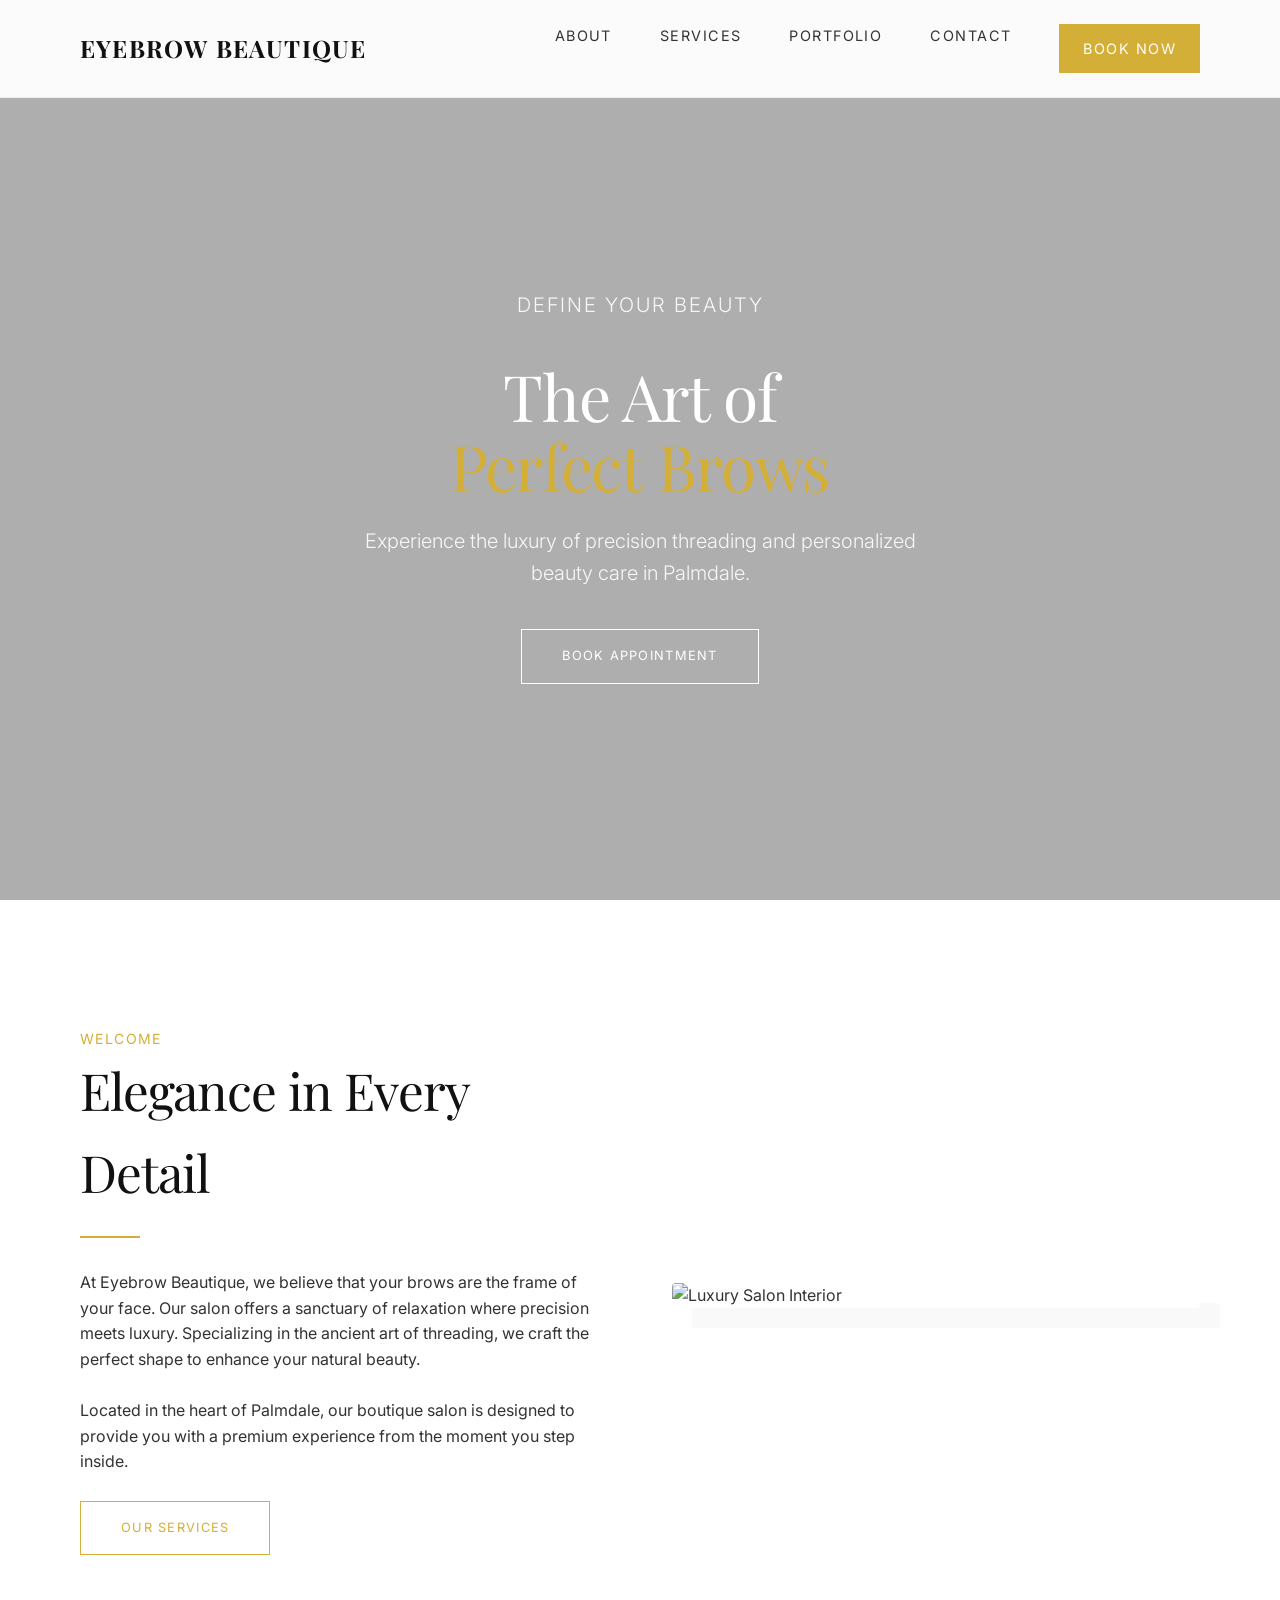
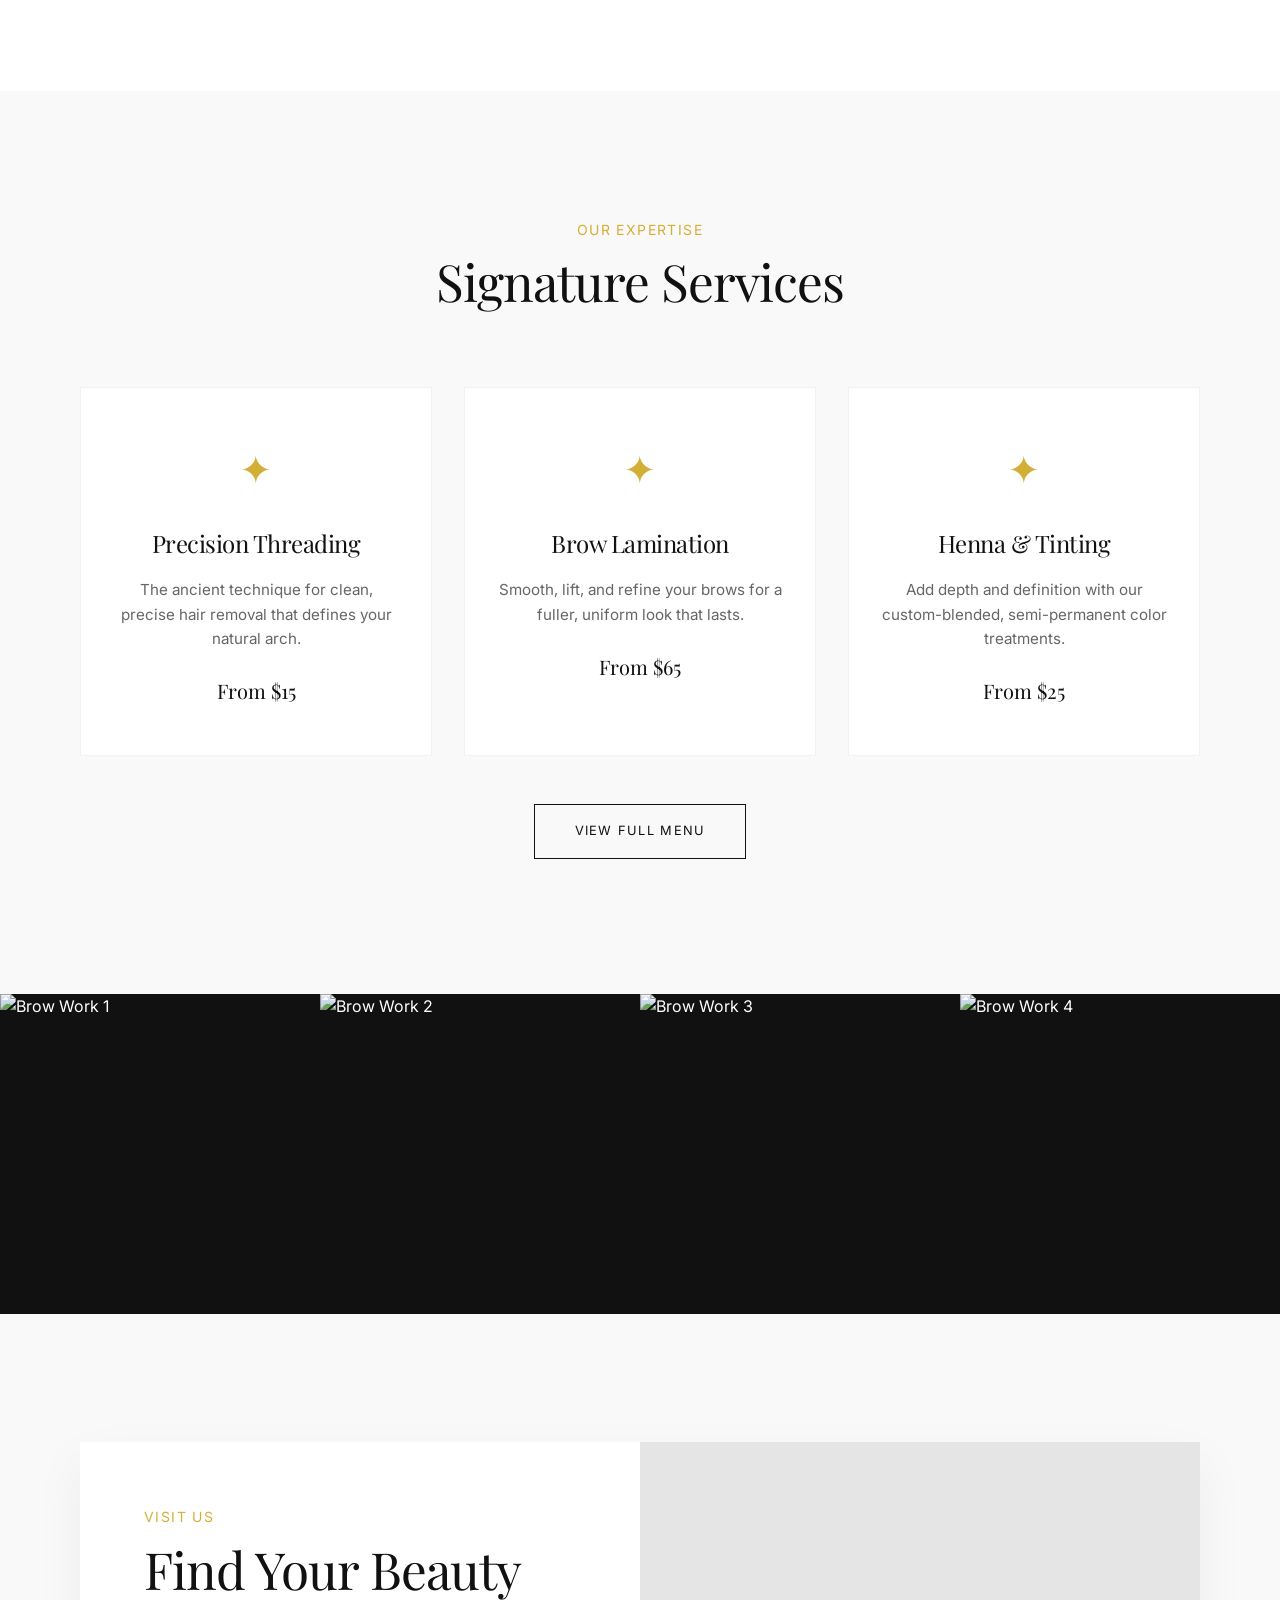
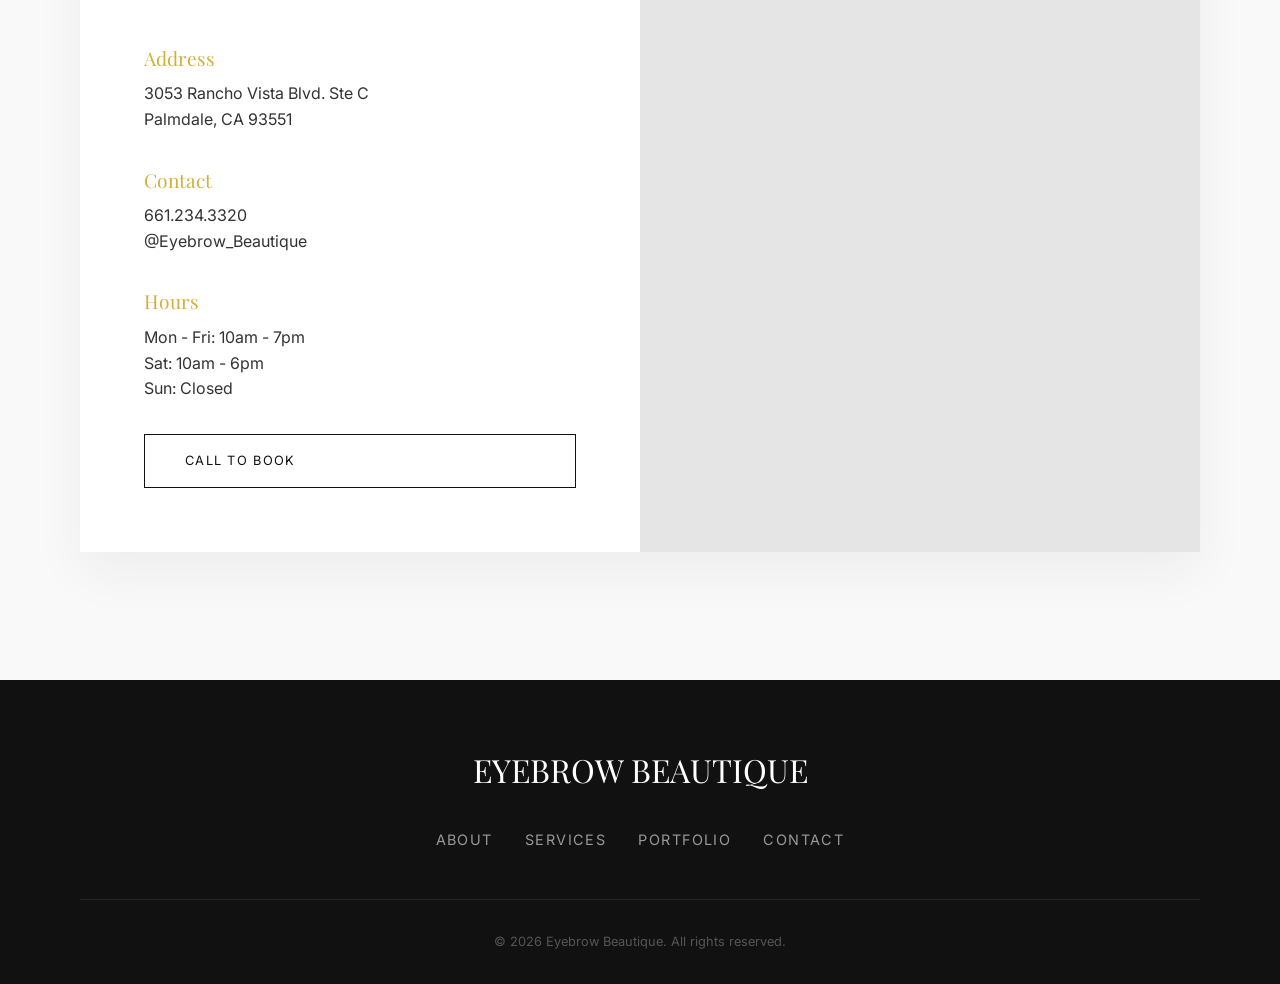
==== index.html @ 61a59acd "Initial commit: Luxury website implementation" ====
<!DOCTYPE html>
<html lang="en">

<head>
    <meta charset="UTF-8">
    <meta name="viewport" content="width=device-width, initial-scale=1.0">
    <title>Eyebrow Beautique | Luxury Threading Salon</title>

    <!-- Google Fonts -->
    <link rel="preconnect" href="https://fonts.googleapis.com">
    <link rel="preconnect" href="https://fonts.gstatic.com" crossorigin>
    <link
        href="https://fonts.googleapis.com/css2?family=Inter:wght@300;400;500&family=Playfair+Display:ital,wght@0,400;0,600;1,400&display=swap"
        rel="stylesheet">

    <!-- Styles -->
    <link rel="stylesheet" href="style.css">
</head>

<body>

    <!-- Navigation -->
    <header>
        <div class="container">
            <nav>
                <a href="#" class="logo">EYEBROW BEAUTIQUE</a>
                <div class="mobile-menu-btn" onclick="toggleMenu()">☰</div>
                <div class="nav-links">
                    <a href="#about">About</a>
                    <a href="#services">Services</a>
                    <a href="#gallery">Portfolio</a>
                    <a href="#contact">Contact</a>
                    <a href="#book" class="btn btn-gold btn-nav-book">Book Now</a>
                </div>
            </nav>
        </div>
    </header>

    <!-- Hero Section -->
    <section class="hero">
        <div class="container">
            <p class="uppercase">Define Your Beauty</p>
            <h1>The Art of <br><span class="gold-text">Perfect Brows</span></h1>
            <p>Experience the luxury of precision threading and personalized beauty care in Palmdale.</p>
            <a href="#book" class="btn">Book Appointment</a>
        </div>
    </section>

    <!-- About Section -->
    <section id="about" class="section-padding about fade-in-section">
        <div class="container">
            <div class="about-content">
                <div class="about-text">
                    <p class="uppercase gold-text">Welcome</p>
                    <h2>Elegance in Every <br>Detail</h2>
                    <p>At Eyebrow Beautique, we believe that your brows are the frame of your face. Our salon offers a
                        sanctuary of relaxation where precision meets luxury. Specializing in the ancient art of
                        threading, we craft the perfect shape to enhance your natural beauty.</p>
                    <br>
                    <p>Located in the heart of Palmdale, our boutique salon is designed to provide you with a premium
                        experience from the moment you step inside.</p>
                    <br>
                    <a href="#services" class="btn btn-gold">Our Services</a>
                </div>
                <div class="about-image">
                    <!-- Placeholder for Salon Interior -->
                    <img src="https://images.unsplash.com/photo-1560066984-138dadb4c035?q=80&w=2874&auto=format&fit=crop"
                        alt="Luxury Salon Interior">
                </div>
            </div>
        </div>
    </section>

    <!-- Services Section -->
    <section id="services" class="section-padding fade-in-section">
        <div class="container">
            <div class="text-center">
                <p class="uppercase gold-text">Our Expertise</p>
                <h2>Signature Services</h2>
            </div>

            <div class="services-grid">
                <!-- Service 1 -->
                <div class="service-card">
                    <div class="service-icon">✦</div>
                    <h3>Precision Threading</h3>
                    <p>The ancient technique for clean, precise hair removal that defines your natural arch.</p>
                    <div class="service-price">From $15</div>
                </div>

                <!-- Service 2 -->
                <div class="service-card">
                    <div class="service-icon">✦</div>
                    <h3>Brow Lamination</h3>
                    <p>Smooth, lift, and refine your brows for a fuller, uniform look that lasts.</p>
                    <div class="service-price">From $65</div>
                </div>

                <!-- Service 3 -->
                <div class="service-card">
                    <div class="service-icon">✦</div>
                    <h3>Henna & Tinting</h3>
                    <p>Add depth and definition with our custom-blended, semi-permanent color treatments.</p>
                    <div class="service-price">From $25</div>
                </div>
            </div>

            <div class="text-center" style="margin-top: 3rem;">
                <a href="#book" class="btn">View Full Menu</a>
            </div>
        </div>
    </section>

    <!-- Gallery Section -->
    <section id="gallery" class="gallery fade-in-section">
        <div class="gallery-grid">
            <div class="gallery-item">
                <img src="https://images.unsplash.com/photo-1522337660859-02fbefca4702?q=80&w=2938&auto=format&fit=crop"
                    alt="Brow Work 1">
                <div class="overlay"><span>BEFORE & AFTER</span></div>
            </div>
            <div class="gallery-item">
                <img src="https://images.unsplash.com/photo-1588510883011-855c3c0d8df3?q=80&w=2940&auto=format&fit=crop"
                    alt="Brow Work 2">
                <div class="overlay"><span>LAMINATION</span></div>
            </div>
            <div class="gallery-item">
                <img src="https://images.unsplash.com/photo-1616394584738-fc6e612e71b9?q=80&w=2940&auto=format&fit=crop"
                    alt="Brow Work 3">
                <div class="overlay"><span>THREADING</span></div>
            </div>
            <div class="gallery-item">
                <img src="https://images.unsplash.com/photo-1521590832167-7bcbfaa6381f?q=80&w=2940&auto=format&fit=crop"
                    alt="Brow Work 4">
                <div class="overlay"><span>TINTING</span></div>
            </div>
        </div>
    </section>

    <!-- Contact Section -->
    <section id="contact" class="section-padding fade-in-section">
        <div class="container">
            <div class="contact-container">
                <div class="contact-info">
                    <p class="uppercase gold-text">Visit Us</p>
                    <h2>Find Your Beauty</h2>

                    <div class="info-item">
                        <div class="info-title">Address</div>
                        <p>3053 Rancho Vista Blvd. Ste C<br>Palmdale, CA 93551</p>
                    </div>

                    <div class="info-item">
                        <div class="info-title">Contact</div>
                        <p>661.234.3320<br>@Eyebrow_Beautique</p>
                    </div>

                    <div class="info-item">
                        <div class="info-title">Hours</div>
                        <p>Mon - Fri: 10am - 7pm<br>Sat: 10am - 6pm<br>Sun: Closed</p>
                    </div>

                    <a href="tel:6612343320" class="btn">Call to Book</a>
                </div>
                <div class="map-container">
                    <iframe
                        src="https://www.google.com/maps/embed?pb=!1m18!1m12!1m3!1d3291.685376044715!2d-118.1506821!3d34.5888889!2m3!1f0!2f0!3f0!3m2!1i1024!2i768!4f13.1!3m3!1m2!1s0x0%3A0x0!2zMzTCsDM1JzIwLjAiTiAxMTjCsDA5JzAwLjAiVw!5e0!3m2!1sen!2sus!4v1634567890123!5m2!1sen!2sus"
                        class="map-frame" allowfullscreen="" loading="lazy">
                    </iframe>
                </div>
            </div>
        </div>
    </section>

    <!-- Footer -->
    <footer>
        <div class="container">
            <a href="#" class="footer-logo">EYEBROW BEAUTIQUE</a>
            <div class="footer-links">
                <a href="#about">About</a>
                <a href="#services">Services</a>
                <a href="#gallery">Portfolio</a>
                <a href="#contact">Contact</a>
            </div>
            <div class="copyright">
                &copy; 2026 Eyebrow Beautique. All rights reserved.
            </div>
        </div>
    </footer>

    <script src="script.js"></script>
</body>

</html>
---- style.css ----
:root {
    /* Luxury Color Palette */
    --color-primary: #111111;
    /* Deep Black */
    --color-accent: #D4AF37;
    /* Metallic Gold */
    --color-accent-light: #F4DF98;
    /* Light Gold for hovers/gradients */
    --color-bg: #F9F9F9;
    /* Cream/Off-white */
    --color-text: #333333;
    /* Dark Gray for readability */
    --color-white: #FFFFFF;

    /* Typography */
    --font-heading: 'Playfair Display', serif;
    --font-body: 'Inter', sans-serif;

    /* Spacing */
    --spacing-xs: 0.5rem;
    --spacing-sm: 1rem;
    --spacing-md: 2rem;
    --spacing-lg: 4rem;
    --spacing-xl: 8rem;

    /* Transitions */
    --transition-fast: 0.3s ease;
    --transition-smooth: 0.5s cubic-bezier(0.4, 0, 0.2, 1);
}

/* Reset & Base Styles */
* {
    margin: 0;
    padding: 0;
    box-sizing: border-box;
}

html {
    scroll-behavior: smooth;
}

body {
    font-family: var(--font-body);
    background-color: var(--color-bg);
    color: var(--color-text);
    line-height: 1.6;
    overflow-x: hidden;
}

h1,
h2,
h3,
h4,
h5,
h6 {
    font-family: var(--font-heading);
    color: var(--color-primary);
    font-weight: 400;
    /* Elegant, not bold */
    letter-spacing: -0.02em;
}

a {
    text-decoration: none;
    color: inherit;
    transition: var(--transition-fast);
}

ul {
    list-style: none;
}

img {
    max-width: 100%;
    display: block;
}

/* Utility Classes */
.container {
    width: 90%;
    max-width: 1200px;
    margin: 0 auto;
    padding: 0 var(--spacing-sm);
}

.section-padding {
    padding: var(--spacing-xl) 0;
}

.text-center {
    text-align: center;
}

.gold-text {
    color: var(--color-accent);
}

.uppercase {
    text-transform: uppercase;
    letter-spacing: 0.1em;
    font-size: 0.875rem;
}

/* Typography Scale */
h1 {
    font-size: clamp(3rem, 5vw, 5rem);
    line-height: 1.1;
    margin-bottom: var(--spacing-md);
}

h2 {
    font-size: clamp(2rem, 4vw, 3.5rem);
    margin-bottom: var(--spacing-md);
}

h3 {
    font-size: 1.5rem;
    margin-bottom: var(--spacing-sm);
}

/* Button Styles */
.btn {
    display: inline-block;
    padding: 1rem 2.5rem;
    border: 1px solid var(--color-primary);
    background: transparent;
    color: var(--color-primary);
    font-family: var(--font-body);
    text-transform: uppercase;
    font-size: 0.8rem;
    letter-spacing: 0.1em;
    cursor: pointer;
    transition: var(--transition-fast);
    position: relative;
    overflow: hidden;
    z-index: 1;
}

.btn::before {
    content: '';
    position: absolute;
    top: 0;
    left: 0;
    width: 0%;
    height: 100%;
    background: var(--color-primary);
    transition: var(--transition-fast);
    z-index: -1;
}

.btn:hover {
    color: var(--color-white);
    border-color: var(--color-primary);
}

.btn:hover::before {
    width: 100%;
}

.btn-gold {
    border-color: var(--color-accent);
    color: var(--color-accent);
}

.btn-gold::before {
    background: var(--color-accent);
}

.btn-gold:hover {
    color: var(--color-white);
}

/* Header & Nav */
header {
    position: fixed;
    top: 0;
    width: 100%;
    background: rgba(255, 255, 255, 0.95);
    backdrop-filter: blur(10px);
    z-index: 1000;
    padding: 1.5rem 0;
    border-bottom: 1px solid rgba(0, 0, 0, 0.05);
    transition: var(--transition-fast);
}

nav {
    display: flex;
    justify-content: space-between;
    align-items: center;
}

.logo {
    font-family: var(--font-heading);
    font-size: 1.5rem;
    font-weight: 700;
    color: var(--color-primary);
    letter-spacing: 0.05em;
}

.nav-links {
    display: flex;
    gap: 3rem;
}

.nav-links a {
    font-size: 0.9rem;
    text-transform: uppercase;
    letter-spacing: 0.1em;
    position: relative;
}

.nav-links a::after {
    content: '';
    position: absolute;
    bottom: -5px;
    left: 0;
    width: 0;
    height: 1px;
    background: var(--color-accent);
    transition: var(--transition-fast);
}

.nav-links a:hover::after {
    width: 100%;
}

.mobile-menu-btn {
    display: none;
    font-size: 1.5rem;
    cursor: pointer;
}

/* Hero Section */
.hero {
    height: 100vh;
    display: flex;
    align-items: center;
    justify-content: center;
    text-align: center;
    background: linear-gradient(rgba(0, 0, 0, 0.3), rgba(0, 0, 0, 0.3)), url('https://images.unsplash.com/photo-1596704017254-9b121068fb31?q=80&w=2940&auto=format&fit=crop');
    /* Placeholder Luxury Image */
    background-size: cover;
    background-position: center;
    color: var(--color-white);
    padding-top: 80px;
    /* Offset for fixed header */
}

.hero h1 {
    color: var(--color-white);
    margin-bottom: 1.5rem;
}

.hero p {
    font-size: 1.25rem;
    max-width: 600px;
    margin: 0 auto 2.5rem;
    opacity: 0.9;
    font-weight: 300;
}

.hero .btn {
    border-color: var(--color-white);
    color: var(--color-white);
}

.hero .btn::before {
    background: var(--color-white);
}

.hero .btn:hover {
    color: var(--color-primary);
}

/* About Section */
.about {
    background-color: var(--color-white);
}

.about-content {
    display: grid;
    grid-template-columns: 1fr 1fr;
    gap: var(--spacing-lg);
    align-items: center;
}

.about-text h2 {
    position: relative;
    padding-bottom: 1.5rem;
}

.about-text h2::after {
    content: '';
    position: absolute;
    bottom: 0;
    left: 0;
    width: 60px;
    height: 2px;
    background: var(--color-accent);
}

.about-image img {
    width: 100%;
    height: auto;
    border-radius: 4px;
    /* Slight softening, mostly sharp for luxury */
    box-shadow: 20px 20px 0px var(--color-bg);
    /* Use background color for offset frame effect */
}

/* Services Section */
.services-grid {
    display: grid;
    grid-template-columns: repeat(auto-fit, minmax(300px, 1fr));
    gap: 2rem;
    margin-top: var(--spacing-lg);
}

.service-card {
    background: var(--color-white);
    padding: 3rem 2rem;
    text-align: center;
    border: 1px solid rgba(0, 0, 0, 0.05);
    transition: var(--transition-fast);
}

.service-card:hover {
    transform: translateY(-5px);
    box-shadow: 0 10px 30px rgba(0, 0, 0, 0.05);
    border-color: var(--color-accent);
}

.service-icon {
    font-size: 2.5rem;
    color: var(--color-accent);
    margin-bottom: 1.5rem;
    font-family: var(--font-heading);
    /* Use heading font for numbers/icons if text based */
}

.service-card h3 {
    margin-bottom: 1rem;
}

.service-card p {
    font-size: 0.95rem;
    color: #666;
    margin-bottom: 1.5rem;
}

.service-price {
    font-family: var(--font-heading);
    font-size: 1.25rem;
    color: var(--color-primary);
}

/* Gallery Section */
.gallery {
    background: var(--color-primary);
    color: var(--color-white);
}

.gallery h2 {
    color: var(--color-white);
}

.gallery-grid {
    display: grid;
    grid-template-columns: repeat(4, 1fr);
    gap: 0;
    /* No gap for mosaic feel */
}

.gallery-item {
    position: relative;
    aspect-ratio: 1;
    /* Square */
    overflow: hidden;
    cursor: pointer;
}

.gallery-item img {
    width: 100%;
    height: 100%;
    object-fit: cover;
    transition: var(--transition-smooth);
    filter: grayscale(20%);
}

.gallery-item:hover img {
    transform: scale(1.05);
    filter: grayscale(0%);
}

.overlay {
    position: absolute;
    top: 0;
    left: 0;
    width: 100%;
    height: 100%;
    background: rgba(0, 0, 0, 0.4);
    opacity: 0;
    transition: var(--transition-fast);
    display: flex;
    align-items: center;
    justify-content: center;
}

.gallery-item:hover .overlay {
    opacity: 1;
}

.overlay span {
    color: var(--color-accent);
    font-family: var(--font-heading);
    font-size: 1.5rem;
    letter-spacing: 0.1em;
}


/* Location & Contact */
.contact-container {
    display: grid;
    grid-template-columns: 1fr 1fr;
    background: var(--color-white);
    box-shadow: 0 20px 50px rgba(0, 0, 0, 0.05);
}

.contact-info {
    padding: var(--spacing-lg);
    display: flex;
    flex-direction: column;
    justify-content: center;
}

.contact-info h2 {
    margin-bottom: 2rem;
}

.info-item {
    margin-bottom: 2rem;
}

.info-title {
    font-family: var(--font-heading);
    color: var(--color-accent);
    font-size: 1.2rem;
    margin-bottom: 0.5rem;
}

.map-container {
    height: 100%;
    min-height: 500px;
    background: #e5e5e5;
}

.map-frame {
    width: 100%;
    height: 100%;
    border: 0;
}


/* Footer */
footer {
    background: var(--color-primary);
    color: var(--color-white);
    padding: var(--spacing-lg) 0 var(--spacing-md);
    text-align: center;
}

.footer-logo {
    font-family: var(--font-heading);
    font-size: 2rem;
    margin-bottom: 2rem;
    display: block;
    color: var(--color-white);
}

.footer-links {
    display: flex;
    justify-content: center;
    gap: 2rem;
    margin-bottom: 3rem;
}

.footer-links a {
    color: #999;
    font-size: 0.9rem;
    text-transform: uppercase;
    letter-spacing: 0.1em;
}

.footer-links a:hover {
    color: var(--color-accent);
}

.copyright {
    color: #555;
    font-size: 0.8rem;
    border-top: 1px solid #222;
    padding-top: 2rem;
    margin-top: 2rem;
}

/* Responsive */
@media (max-width: 900px) {
    .about-content {
        grid-template-columns: 1fr;
    }

    .gallery-grid {
        grid-template-columns: repeat(2, 1fr);
    }

    .contact-container {
        grid-template-columns: 1fr;
    }

    .hero h1 {
        font-size: 3.5rem;
    }
}

@media (max-width: 768px) {
    .mobile-menu-btn {
        display: block;
    }

    .nav-links {
        display: none;
        position: absolute;
        top: 100%;
        left: 0;
        width: 100%;
        background: var(--color-white);
        flex-direction: column;
        padding: 2rem;
        gap: 1.5rem;
        text-align: center;
        box-shadow: 0 10px 20px rgba(0, 0, 0, 0.1);
    }

    .nav-links.active {
        display: flex;
    }
}

/* Animations */
.fade-in-section {
    opacity: 0;
    transform: translateY(30px);
    transition: opacity 0.8s ease-out, transform 0.8s ease-out;
    will-change: opacity, visibility;
}

.fade-in-section.is-visible {
    opacity: 1;
    transform: none;
}

.btn-nav-book {
    padding: 0.8rem 1.5rem;
    border: none;
    color: var(--color-white);
    background: var(--color-accent);
}

.btn-nav-book:hover {
    background: var(--color-primary);
    color: var(--color-accent);
}
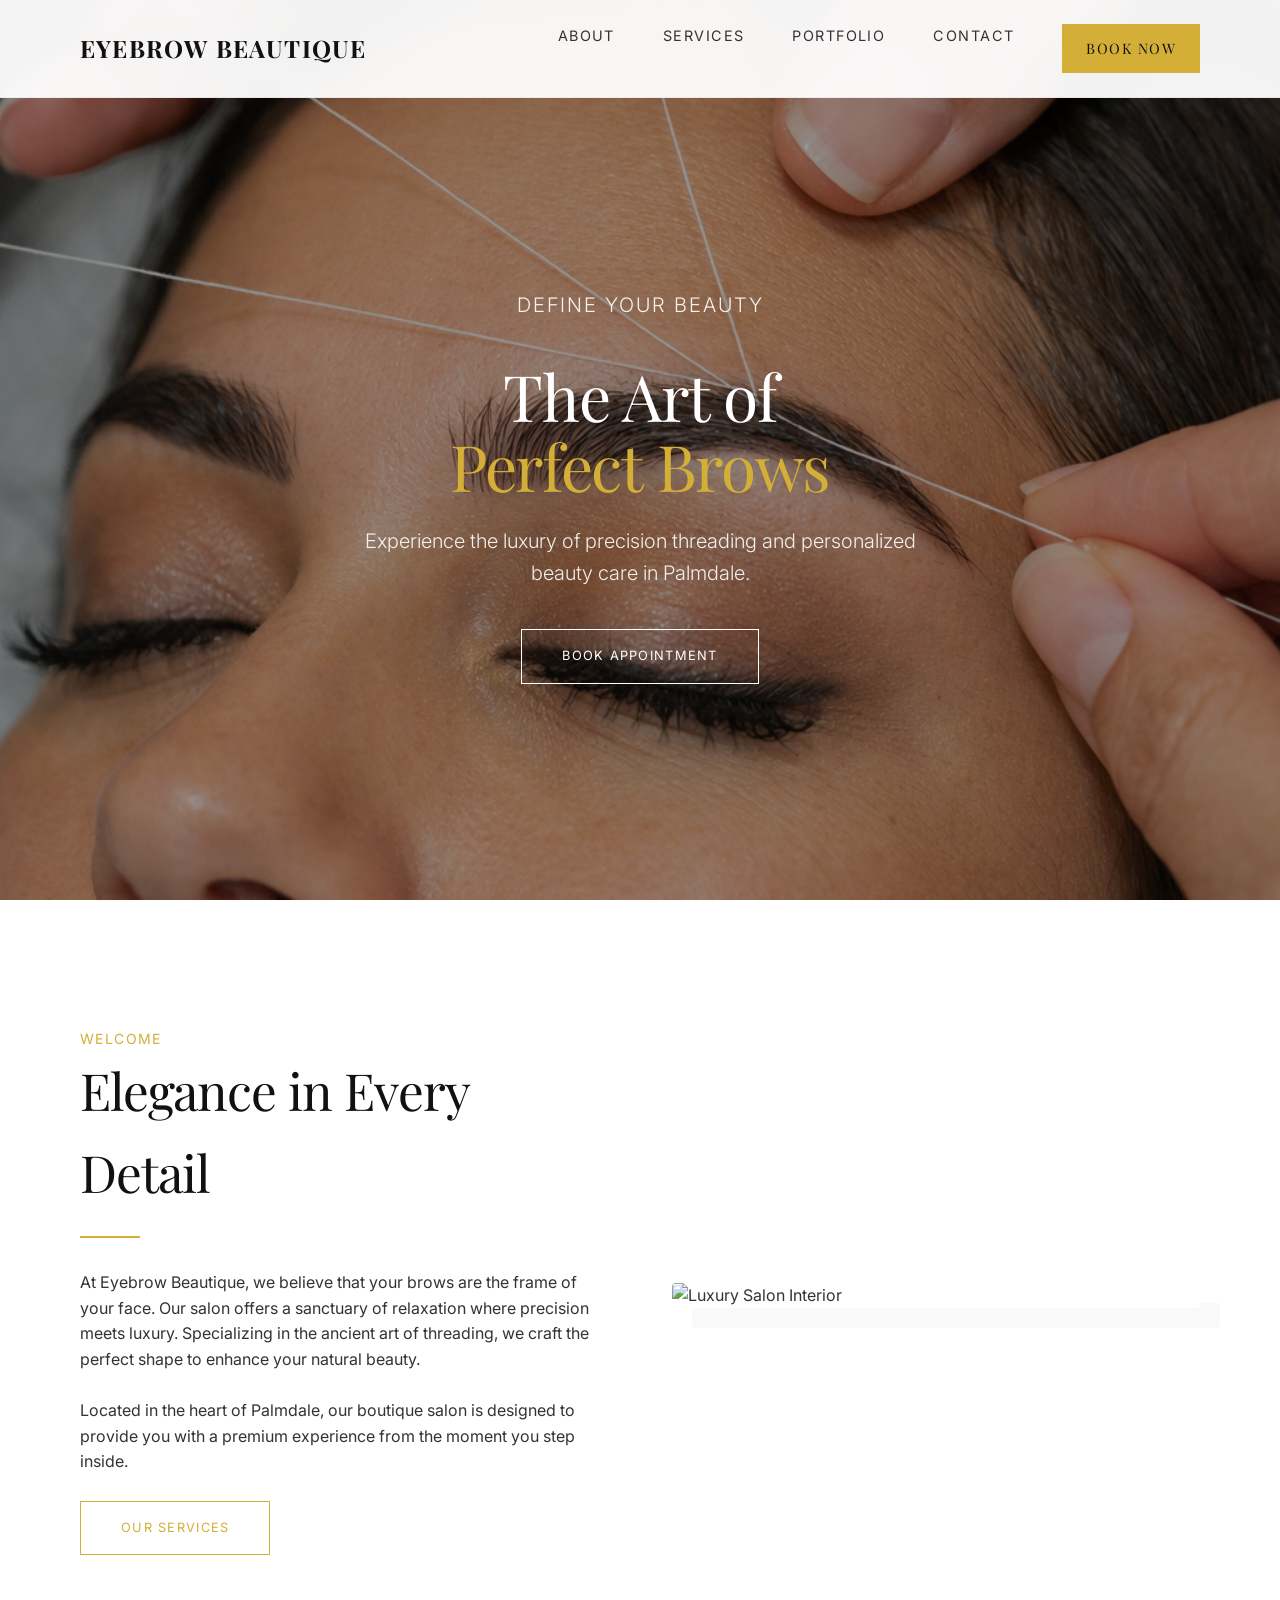
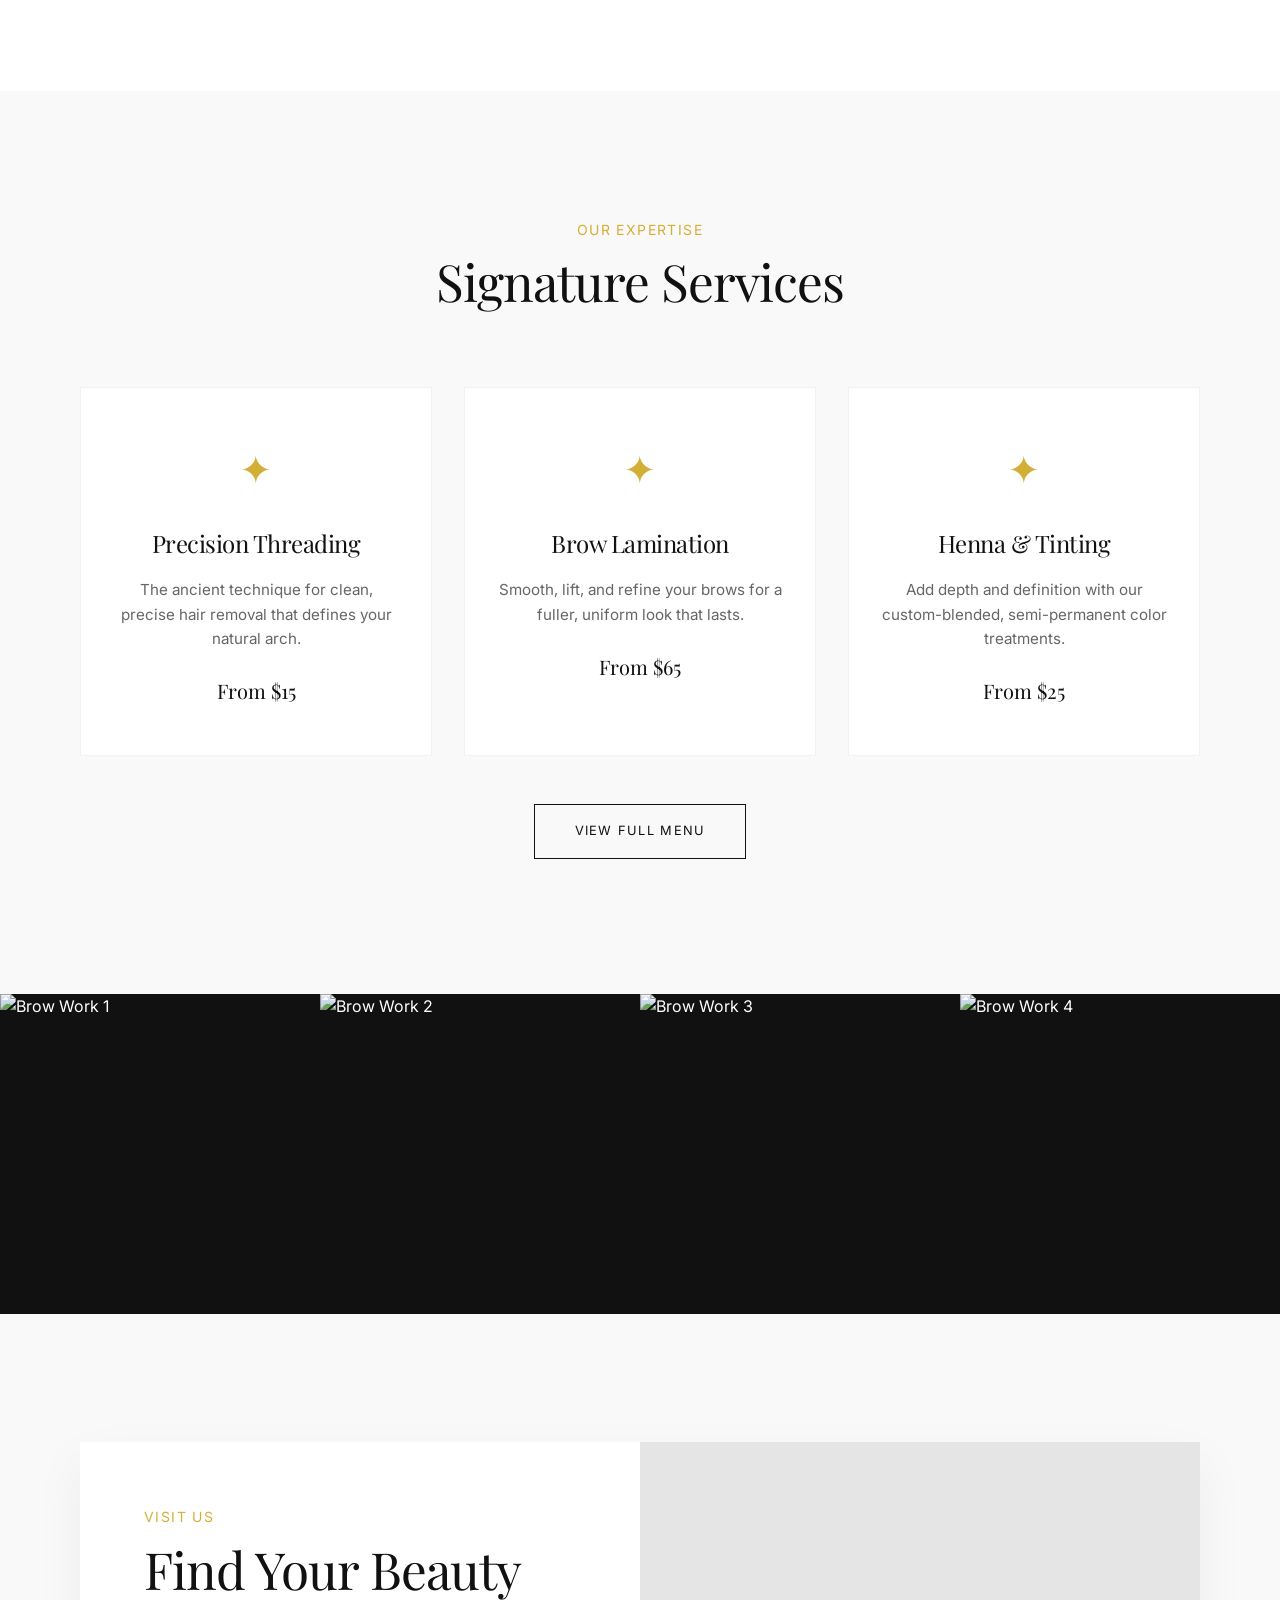
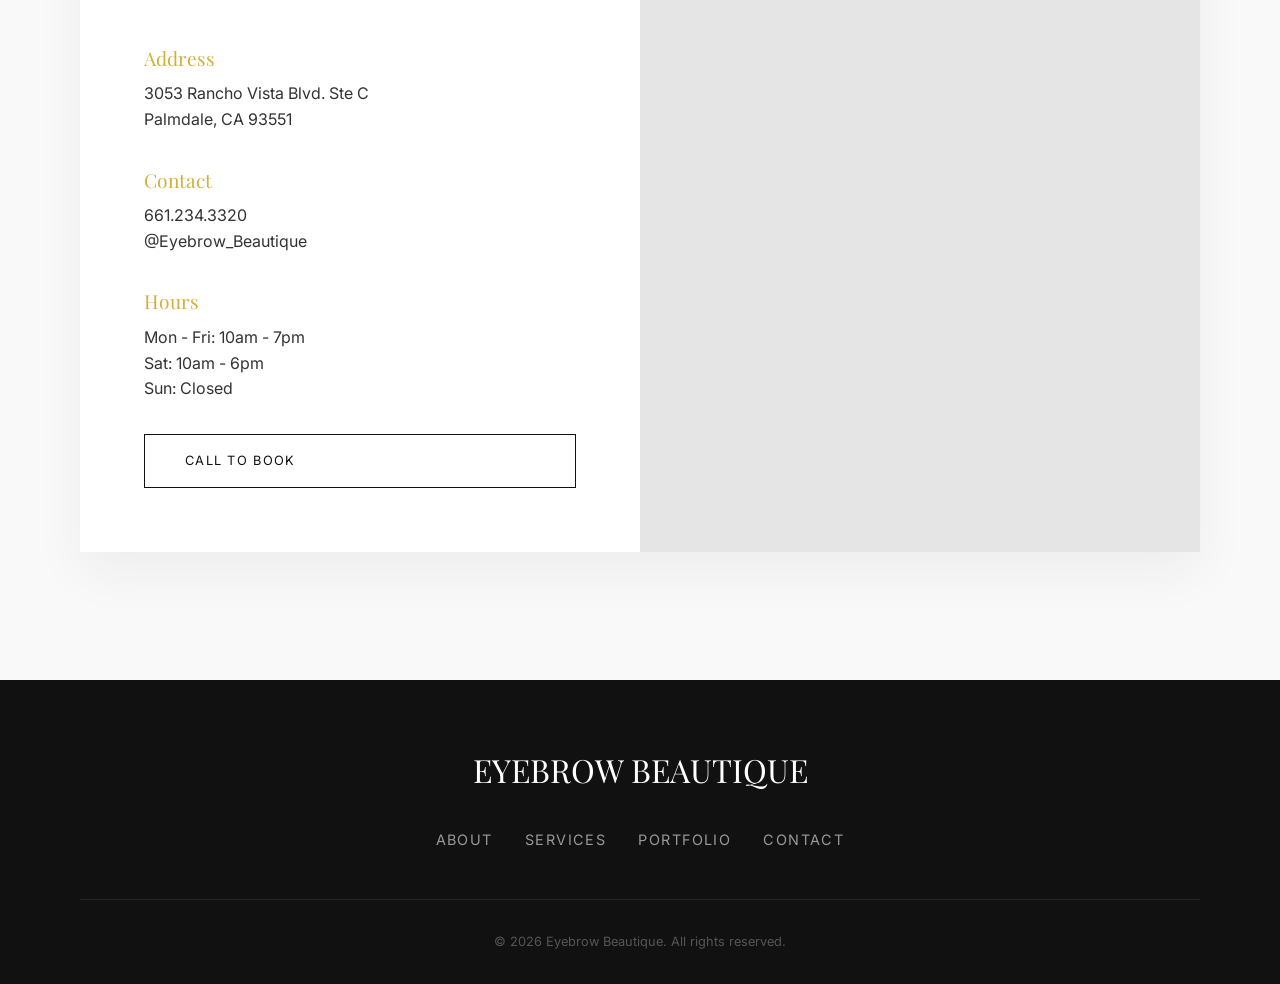
==== commit 0041e68e: "Add distinct service pages for threading, lamination, and tinting" ====
--- a/index.html
+++ b/index.html
@@ -4,7 +4,28 @@
 <head>
     <meta charset="UTF-8">
     <meta name="viewport" content="width=device-width, initial-scale=1.0">
-    <title>Eyebrow Beautique | Luxury Threading Salon</title>
+    <title>Eyebrow Beautique | Luxury Threading Salon in Palmdale</title>
+    <meta name="description"
+        content="Experience precision threading, brow lamination, and henna tinting at Eyebrow Beautique in Palmdale. Luxury beauty services for the perfect arch.">
+    <link rel="canonical" href="https://duqciusjaro7x.cloudfront.net/">
+
+    <!-- Open Graph / Facebook -->
+    <meta property="og:type" content="website">
+    <meta property="og:url" content="https://duqciusjaro7x.cloudfront.net/">
+    <meta property="og:title" content="Eyebrow Beautique | Luxury Threading Salon">
+    <meta property="og:description"
+        content="Precision threading and luxury beauty care in Palmdale. Book your appointment for the perfect brows today.">
+    <meta property="og:image"
+        content="https://images.unsplash.com/photo-1596704017254-9b121068fb31?q=80&w=2940&auto=format&fit=crop">
+
+    <!-- Twitter -->
+    <meta property="twitter:card" content="summary_large_image">
+    <meta property="twitter:url" content="https://duqciusjaro7x.cloudfront.net/">
+    <meta property="twitter:title" content="Eyebrow Beautique | Luxury Threading Salon">
+    <meta property="twitter:description"
+        content="Precision threading and luxury beauty care in Palmdale. Book your appointment for the perfect brows today.">
+    <meta property="twitter:image"
+        content="https://images.unsplash.com/photo-1596704017254-9b121068fb31?q=80&w=2940&auto=format&fit=crop">
 
     <!-- Google Fonts -->
     <link rel="preconnect" href="https://fonts.googleapis.com">
@@ -14,7 +35,7 @@
         rel="stylesheet">
 
     <!-- Styles -->
-    <link rel="stylesheet" href="style.css">
+    <link rel="stylesheet" href="assets/css/style.css">
 </head>
 
 <body>
@@ -81,7 +102,7 @@
 
             <div class="services-grid">
                 <!-- Service 1 -->
-                <div class="service-card">
+                <div class="service-card" onclick="location.href='threading.html'" style="cursor: pointer;">
                     <div class="service-icon">✦</div>
                     <h3>Precision Threading</h3>
                     <p>The ancient technique for clean, precise hair removal that defines your natural arch.</p>
@@ -89,7 +110,7 @@
                 </div>
 
                 <!-- Service 2 -->
-                <div class="service-card">
+                <div class="service-card" onclick="location.href='lamination.html'" style="cursor: pointer;">
                     <div class="service-icon">✦</div>
                     <h3>Brow Lamination</h3>
                     <p>Smooth, lift, and refine your brows for a fuller, uniform look that lasts.</p>
@@ -97,7 +118,7 @@
                 </div>
 
                 <!-- Service 3 -->
-                <div class="service-card">
+                <div class="service-card" onclick="location.href='tinting.html'" style="cursor: pointer;">
                     <div class="service-icon">✦</div>
                     <h3>Henna & Tinting</h3>
                     <p>Add depth and definition with our custom-blended, semi-permanent color treatments.</p>
@@ -188,7 +209,7 @@
         </div>
     </footer>
 
-    <script src="script.js"></script>
+    <script src="assets/js/script.js"></script>
 </body>
 
 </html>
--- a/assets/css/style.css
+++ b/assets/css/style.css
@@ -0,0 +1,622 @@
+:root {
+    /* Luxury Color Palette */
+    --color-primary: #111111;
+    /* Deep Black */
+    --color-accent: #D4AF37;
+    /* Metallic Gold */
+    --color-accent-light: #F4DF98;
+    /* Light Gold for hovers/gradients */
+    --color-bg: #F9F9F9;
+    /* Cream/Off-white */
+    --color-text: #333333;
+    /* Dark Gray for readability */
+    --color-white: #FFFFFF;
+
+    /* Typography */
+    --font-heading: 'Playfair Display', serif;
+    --font-body: 'Inter', sans-serif;
+
+    /* Spacing */
+    --spacing-xs: 0.5rem;
+    --spacing-sm: 1rem;
+    --spacing-md: 2rem;
+    --spacing-lg: 4rem;
+    --spacing-xl: 8rem;
+
+    /* Transitions */
+    --transition-fast: 0.3s ease;
+    --transition-smooth: 0.5s cubic-bezier(0.4, 0, 0.2, 1);
+}
+
+/* Reset & Base Styles */
+* {
+    margin: 0;
+    padding: 0;
+    box-sizing: border-box;
+}
+
+html {
+    scroll-behavior: smooth;
+}
+
+body {
+    font-family: var(--font-body);
+    background-color: var(--color-bg);
+    color: var(--color-text);
+    line-height: 1.6;
+    overflow-x: hidden;
+}
+
+h1,
+h2,
+h3,
+h4,
+h5,
+h6 {
+    font-family: var(--font-heading);
+    color: var(--color-primary);
+    font-weight: 400;
+    /* Elegant, not bold */
+    letter-spacing: -0.02em;
+}
+
+a {
+    text-decoration: none;
+    color: inherit;
+    transition: var(--transition-fast);
+}
+
+ul {
+    list-style: none;
+}
+
+img {
+    max-width: 100%;
+    display: block;
+}
+
+/* Utility Classes */
+.container {
+    width: 90%;
+    max-width: 1200px;
+    margin: 0 auto;
+    padding: 0 var(--spacing-sm);
+}
+
+.section-padding {
+    padding: var(--spacing-xl) 0;
+}
+
+.text-center {
+    text-align: center;
+}
+
+.gold-text {
+    color: var(--color-accent);
+}
+
+.uppercase {
+    text-transform: uppercase;
+    letter-spacing: 0.1em;
+    font-size: 0.875rem;
+}
+
+/* Typography Scale */
+h1 {
+    font-size: clamp(3rem, 5vw, 5rem);
+    line-height: 1.1;
+    margin-bottom: var(--spacing-md);
+}
+
+h2 {
+    font-size: clamp(2rem, 4vw, 3.5rem);
+    margin-bottom: var(--spacing-md);
+}
+
+h3 {
+    font-size: 1.5rem;
+    margin-bottom: var(--spacing-sm);
+}
+
+/* Button Styles */
+.btn {
+    display: inline-block;
+    padding: 1rem 2.5rem;
+    border: 1px solid var(--color-primary);
+    background: transparent;
+    color: var(--color-primary);
+    font-family: var(--font-body);
+    text-transform: uppercase;
+    font-size: 0.8rem;
+    letter-spacing: 0.1em;
+    cursor: pointer;
+    transition: var(--transition-fast);
+    position: relative;
+    overflow: hidden;
+    z-index: 1;
+}
+
+.btn::before {
+    content: '';
+    position: absolute;
+    top: 0;
+    left: 0;
+    width: 0%;
+    height: 100%;
+    background: var(--color-primary);
+    transition: var(--transition-fast);
+    z-index: -1;
+}
+
+.btn:hover {
+    color: var(--color-white);
+    border-color: var(--color-primary);
+}
+
+.btn:hover::before {
+    width: 100%;
+}
+
+.btn-gold {
+    border-color: var(--color-accent);
+    color: var(--color-accent);
+}
+
+.btn-gold::before {
+    background: var(--color-accent);
+}
+
+.btn-gold:hover {
+    color: var(--color-white);
+}
+
+/* Header & Nav */
+header {
+    position: fixed;
+    top: 0;
+    width: 100%;
+    background: rgba(255, 255, 255, 0.95);
+    backdrop-filter: blur(10px);
+    z-index: 1000;
+    padding: 1.5rem 0;
+    border-bottom: 1px solid rgba(0, 0, 0, 0.05);
+    transition: var(--transition-fast);
+}
+
+nav {
+    display: flex;
+    justify-content: space-between;
+    align-items: center;
+}
+
+.logo {
+    font-family: var(--font-heading);
+    font-size: 1.5rem;
+    font-weight: 700;
+    color: var(--color-primary);
+    letter-spacing: 0.05em;
+}
+
+.nav-links {
+    display: flex;
+    gap: 3rem;
+}
+
+.nav-links a {
+    font-size: 0.9rem;
+    text-transform: uppercase;
+    letter-spacing: 0.1em;
+    position: relative;
+}
+
+.nav-links a::after {
+    content: '';
+    position: absolute;
+    bottom: -5px;
+    left: 0;
+    width: 0;
+    height: 1px;
+    background: var(--color-accent);
+    transition: var(--transition-fast);
+}
+
+.nav-links a:hover::after {
+    width: 100%;
+}
+
+.mobile-menu-btn {
+    display: none;
+    font-size: 1.5rem;
+    cursor: pointer;
+}
+
+/* Hero Section */
+.hero {
+    height: 100vh;
+    display: flex;
+    align-items: center;
+    justify-content: center;
+    text-align: center;
+    background: linear-gradient(rgba(0, 0, 0, 0.4), rgba(0, 0, 0, 0.4)), url('../img/Eyebrow threading close-up process.png');
+    /* Placeholder Luxury Image */
+    background-size: cover;
+    background-position: center;
+    color: var(--color-white);
+    padding-top: 80px;
+    /* Offset for fixed header */
+}
+
+.hero h1 {
+    color: var(--color-white);
+    margin-bottom: 1.5rem;
+}
+
+.hero p {
+    font-size: 1.25rem;
+    max-width: 600px;
+    margin: 0 auto 2.5rem;
+    opacity: 0.9;
+    font-weight: 300;
+}
+
+.hero .btn {
+    border-color: var(--color-white);
+    color: var(--color-white);
+}
+
+.hero .btn::before {
+    background: var(--color-white);
+}
+
+.hero .btn:hover {
+    color: var(--color-primary);
+}
+
+/* About Section */
+.about {
+    background-color: var(--color-white);
+}
+
+.about-content {
+    display: grid;
+    grid-template-columns: 1fr 1fr;
+    gap: var(--spacing-lg);
+    align-items: center;
+}
+
+.about-text h2 {
+    position: relative;
+    padding-bottom: 1.5rem;
+}
+
+.about-text h2::after {
+    content: '';
+    position: absolute;
+    bottom: 0;
+    left: 0;
+    width: 60px;
+    height: 2px;
+    background: var(--color-accent);
+}
+
+.about-image img {
+    width: 100%;
+    height: auto;
+    border-radius: 4px;
+    /* Slight softening, mostly sharp for luxury */
+    box-shadow: 20px 20px 0px var(--color-bg);
+    /* Use background color for offset frame effect */
+}
+
+/* Services Section */
+.services-grid {
+    display: grid;
+    grid-template-columns: repeat(auto-fit, minmax(300px, 1fr));
+    gap: 2rem;
+    margin-top: var(--spacing-lg);
+}
+
+.service-card {
+    background: var(--color-white);
+    padding: 3rem 2rem;
+    text-align: center;
+    border: 1px solid rgba(0, 0, 0, 0.05);
+    transition: var(--transition-fast);
+}
+
+.service-card:hover {
+    transform: translateY(-5px);
+    box-shadow: 0 10px 30px rgba(0, 0, 0, 0.05);
+    border-color: var(--color-accent);
+}
+
+.service-icon {
+    font-size: 2.5rem;
+    color: var(--color-accent);
+    margin-bottom: 1.5rem;
+    font-family: var(--font-heading);
+    /* Use heading font for numbers/icons if text based */
+}
+
+.service-card h3 {
+    margin-bottom: 1rem;
+}
+
+.service-card p {
+    font-size: 0.95rem;
+    color: #666;
+    margin-bottom: 1.5rem;
+}
+
+.service-price {
+    font-family: var(--font-heading);
+    font-size: 1.25rem;
+    color: var(--color-primary);
+}
+
+/* Gallery Section */
+.gallery {
+    background: var(--color-primary);
+    color: var(--color-white);
+}
+
+.gallery h2 {
+    color: var(--color-white);
+}
+
+.gallery-grid {
+    display: grid;
+    grid-template-columns: repeat(4, 1fr);
+    gap: 0;
+    /* No gap for mosaic feel */
+}
+
+.gallery-item {
+    position: relative;
+    aspect-ratio: 1;
+    /* Square */
+    overflow: hidden;
+    cursor: pointer;
+}
+
+.gallery-item img {
+    width: 100%;
+    height: 100%;
+    object-fit: cover;
+    transition: var(--transition-smooth);
+    filter: grayscale(20%);
+}
+
+.gallery-item:hover img {
+    transform: scale(1.05);
+    filter: grayscale(0%);
+}
+
+.overlay {
+    position: absolute;
+    top: 0;
+    left: 0;
+    width: 100%;
+    height: 100%;
+    background: rgba(0, 0, 0, 0.4);
+    opacity: 0;
+    transition: var(--transition-fast);
+    display: flex;
+    align-items: center;
+    justify-content: center;
+}
+
+.gallery-item:hover .overlay {
+    opacity: 1;
+}
+
+.overlay span {
+    color: var(--color-accent);
+    font-family: var(--font-heading);
+    font-size: 1.5rem;
+    letter-spacing: 0.1em;
+}
+
+
+/* Location & Contact */
+.contact-container {
+    display: grid;
+    grid-template-columns: 1fr 1fr;
+    background: var(--color-white);
+    box-shadow: 0 20px 50px rgba(0, 0, 0, 0.05);
+}
+
+.contact-info {
+    padding: var(--spacing-lg);
+    display: flex;
+    flex-direction: column;
+    justify-content: center;
+}
+
+.contact-info h2 {
+    margin-bottom: 2rem;
+}
+
+.info-item {
+    margin-bottom: 2rem;
+}
+
+.info-title {
+    font-family: var(--font-heading);
+    color: var(--color-accent);
+    font-size: 1.2rem;
+    margin-bottom: 0.5rem;
+}
+
+.map-container {
+    height: 100%;
+    min-height: 500px;
+    background: #e5e5e5;
+}
+
+.map-frame {
+    width: 100%;
+    height: 100%;
+    border: 0;
+}
+
+
+/* Footer */
+footer {
+    background: var(--color-primary);
+    color: var(--color-white);
+    padding: var(--spacing-lg) 0 var(--spacing-md);
+    text-align: center;
+}
+
+.footer-logo {
+    font-family: var(--font-heading);
+    font-size: 2rem;
+    margin-bottom: 2rem;
+    display: block;
+    color: var(--color-white);
+}
+
+.footer-links {
+    display: flex;
+    justify-content: center;
+    gap: 2rem;
+    margin-bottom: 3rem;
+}
+
+.footer-links a {
+    color: #999;
+    font-size: 0.9rem;
+    text-transform: uppercase;
+    letter-spacing: 0.1em;
+}
+
+.footer-links a:hover {
+    color: var(--color-accent);
+}
+
+.copyright {
+    color: #555;
+    font-size: 0.8rem;
+    border-top: 1px solid #222;
+    padding-top: 2rem;
+    margin-top: 2rem;
+}
+
+/* Responsive */
+@media (max-width: 900px) {
+    .about-content {
+        grid-template-columns: 1fr;
+    }
+
+    .gallery-grid {
+        grid-template-columns: repeat(2, 1fr);
+    }
+
+    .contact-container {
+        grid-template-columns: 1fr;
+    }
+
+    .hero h1 {
+        font-size: 3.5rem;
+    }
+}
+
+@media (max-width: 768px) {
+    .mobile-menu-btn {
+        display: block;
+    }
+
+    .nav-links {
+        display: none;
+        position: absolute;
+        top: 100%;
+        left: 0;
+        width: 100%;
+        background: var(--color-white);
+        flex-direction: column;
+        padding: 2rem;
+        gap: 1.5rem;
+        text-align: center;
+        box-shadow: 0 10px 20px rgba(0, 0, 0, 0.1);
+    }
+
+    .nav-links.active {
+        display: flex;
+    }
+}
+
+/* Animations */
+.fade-in-section {
+    opacity: 0;
+    transform: translateY(30px);
+    transition: opacity 0.8s ease-out, transform 0.8s ease-out;
+    will-change: opacity, visibility;
+}
+
+.fade-in-section.is-visible {
+    opacity: 1;
+    transform: none;
+}
+
+.btn-nav-book {
+    padding: 0.8rem 1.5rem;
+    border: none;
+    color: var(--color-white);
+    background: var(--color-accent);
+    font-family: var(--font-heading);
+    font-size: 1.25rem;
+    color: var(--color-primary);
+    cursor: pointer;
+    display: flex;
+    justify-content: space-between;
+    align-items: center;
+    transition: color 0.3s;
+}
+
+.faq-question:hover {
+    color: var(--color-accent);
+}
+
+.faq-question::after {
+    content: '+';
+    font-size: 1.5rem;
+    font-weight: 300;
+}
+
+.faq-item.active .faq-question::after {
+    content: '-';
+}
+
+.faq-answer {
+    max-height: 0;
+    overflow: hidden;
+    transition: max-height 0.3s ease-out;
+    padding-right: 2rem;
+}
+
+.faq-answer p {
+    padding-bottom: 1.5rem;
+    color: #555;
+    line-height: 1.6;
+}
+
+/* Breadcrumbs */
+.breadcrumbs {
+    padding: 1rem 0;
+    font-size: 0.9rem;
+    color: #666;
+}
+
+.breadcrumbs a {
+    color: #999;
+}
+
+.breadcrumbs a:hover {
+    color: var(--color-accent);
+}
+
+.breadcrumbs span {
+    margin: 0 0.5rem;
+    color: #ccc;
+}
